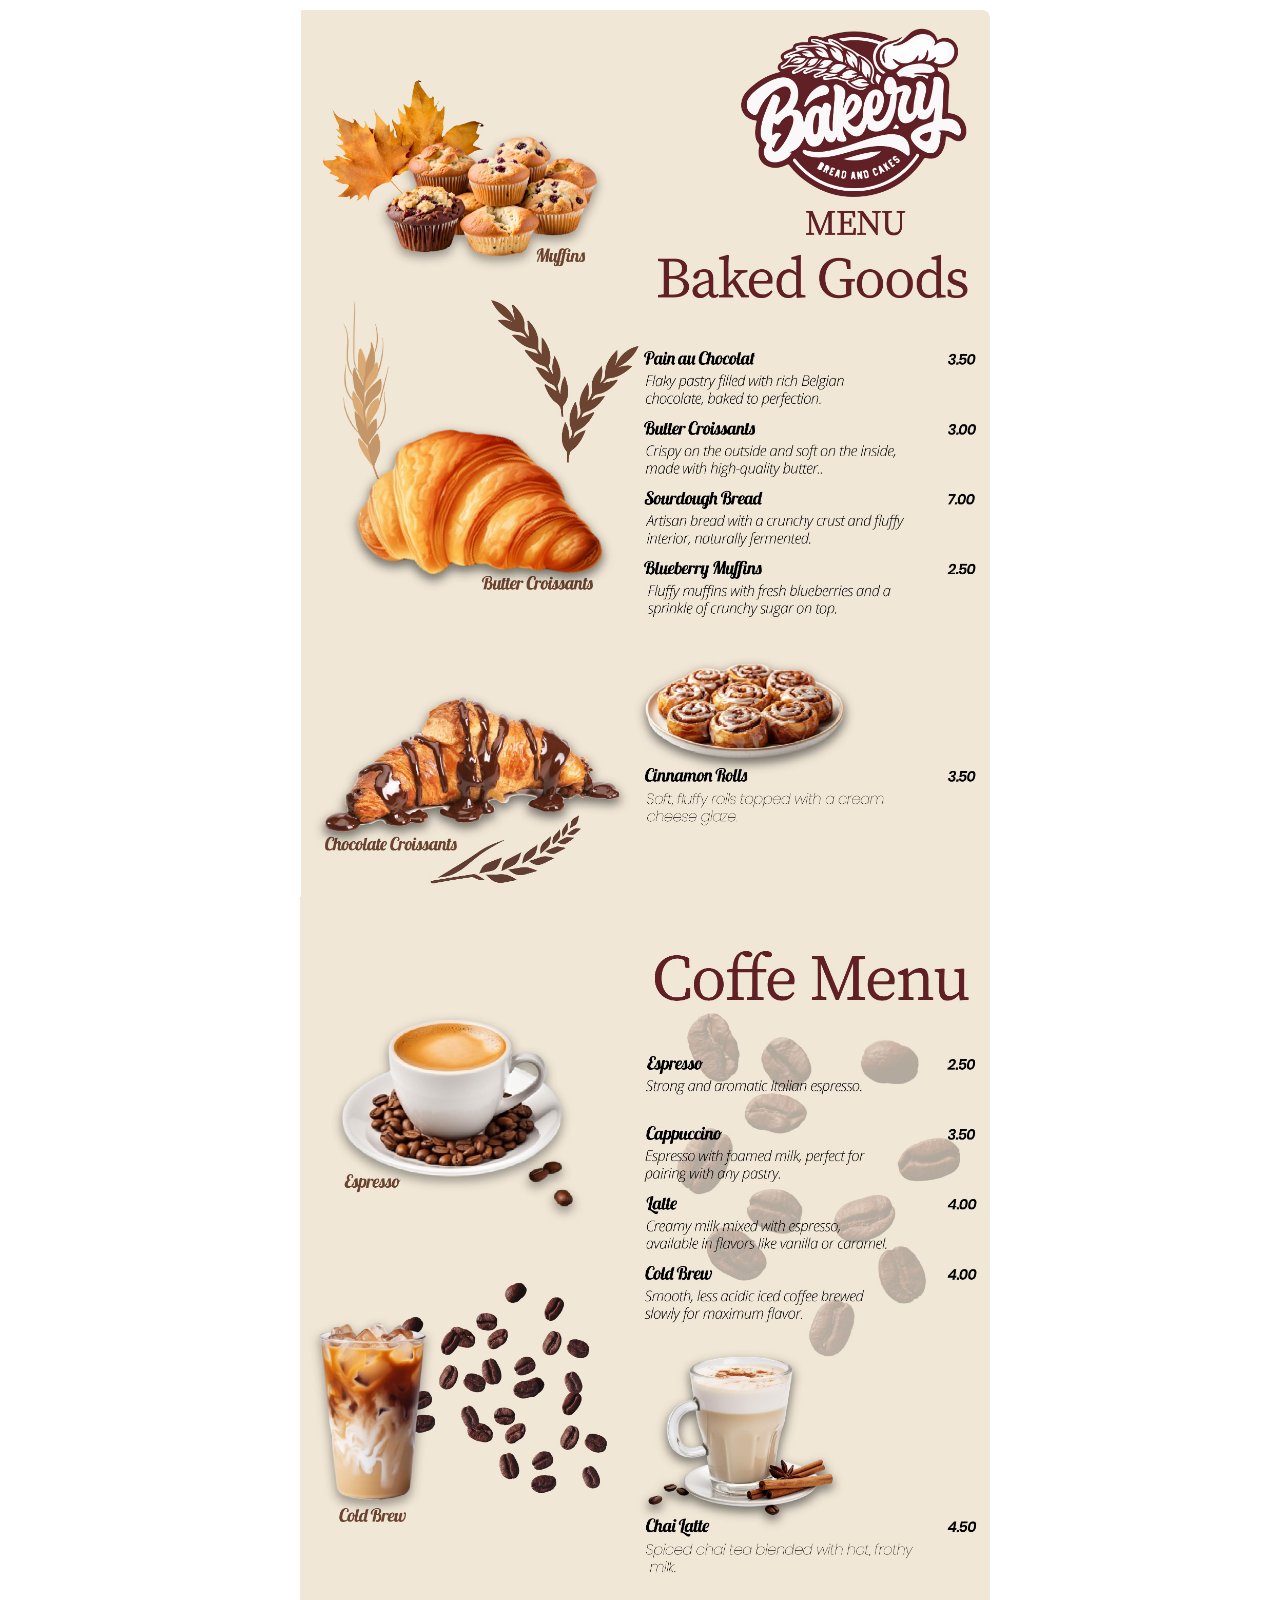
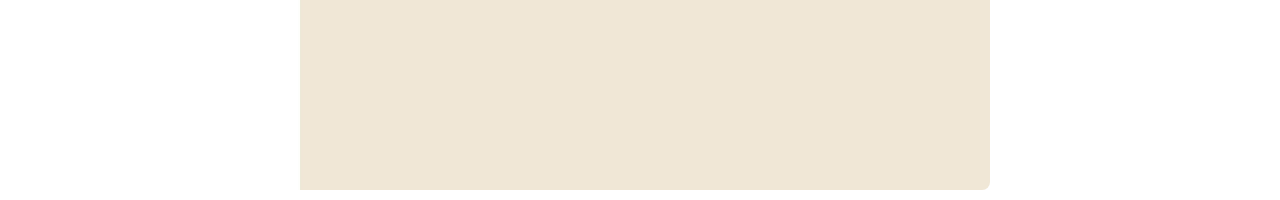
==== baked.html @ 4802ff78 "added baked.html" ====
<!DOCTYPE html>
<html lang="en">
<head>
    <meta charset="UTF-8">
    <meta name="viewport" content="width=device-width, initial-scale=1.0">
    <title>Villagio Pizzeria</title>
    <style>
        /* Responsive Image Styling */
        body {
            display: flex;
            flex-direction: column;
            align-items: center;
            margin: 0;
            padding: 0;
            font-family: Arial, sans-serif;
        }

        img {
            width: 100%;
            max-width: 500px; /* Limits the width on larger screens */
            height: auto;
            margin: 10px 0;
            border-radius: 8px;
        }

        /* Media Query for larger screens */
        @media (min-width: 768px) {
            img {
                max-width: 700px;
            }
        }
    </style>
</head>
<body>
    <img src="images-baked/baked second page .jpg" alt="baked">
  
</body>
</html>
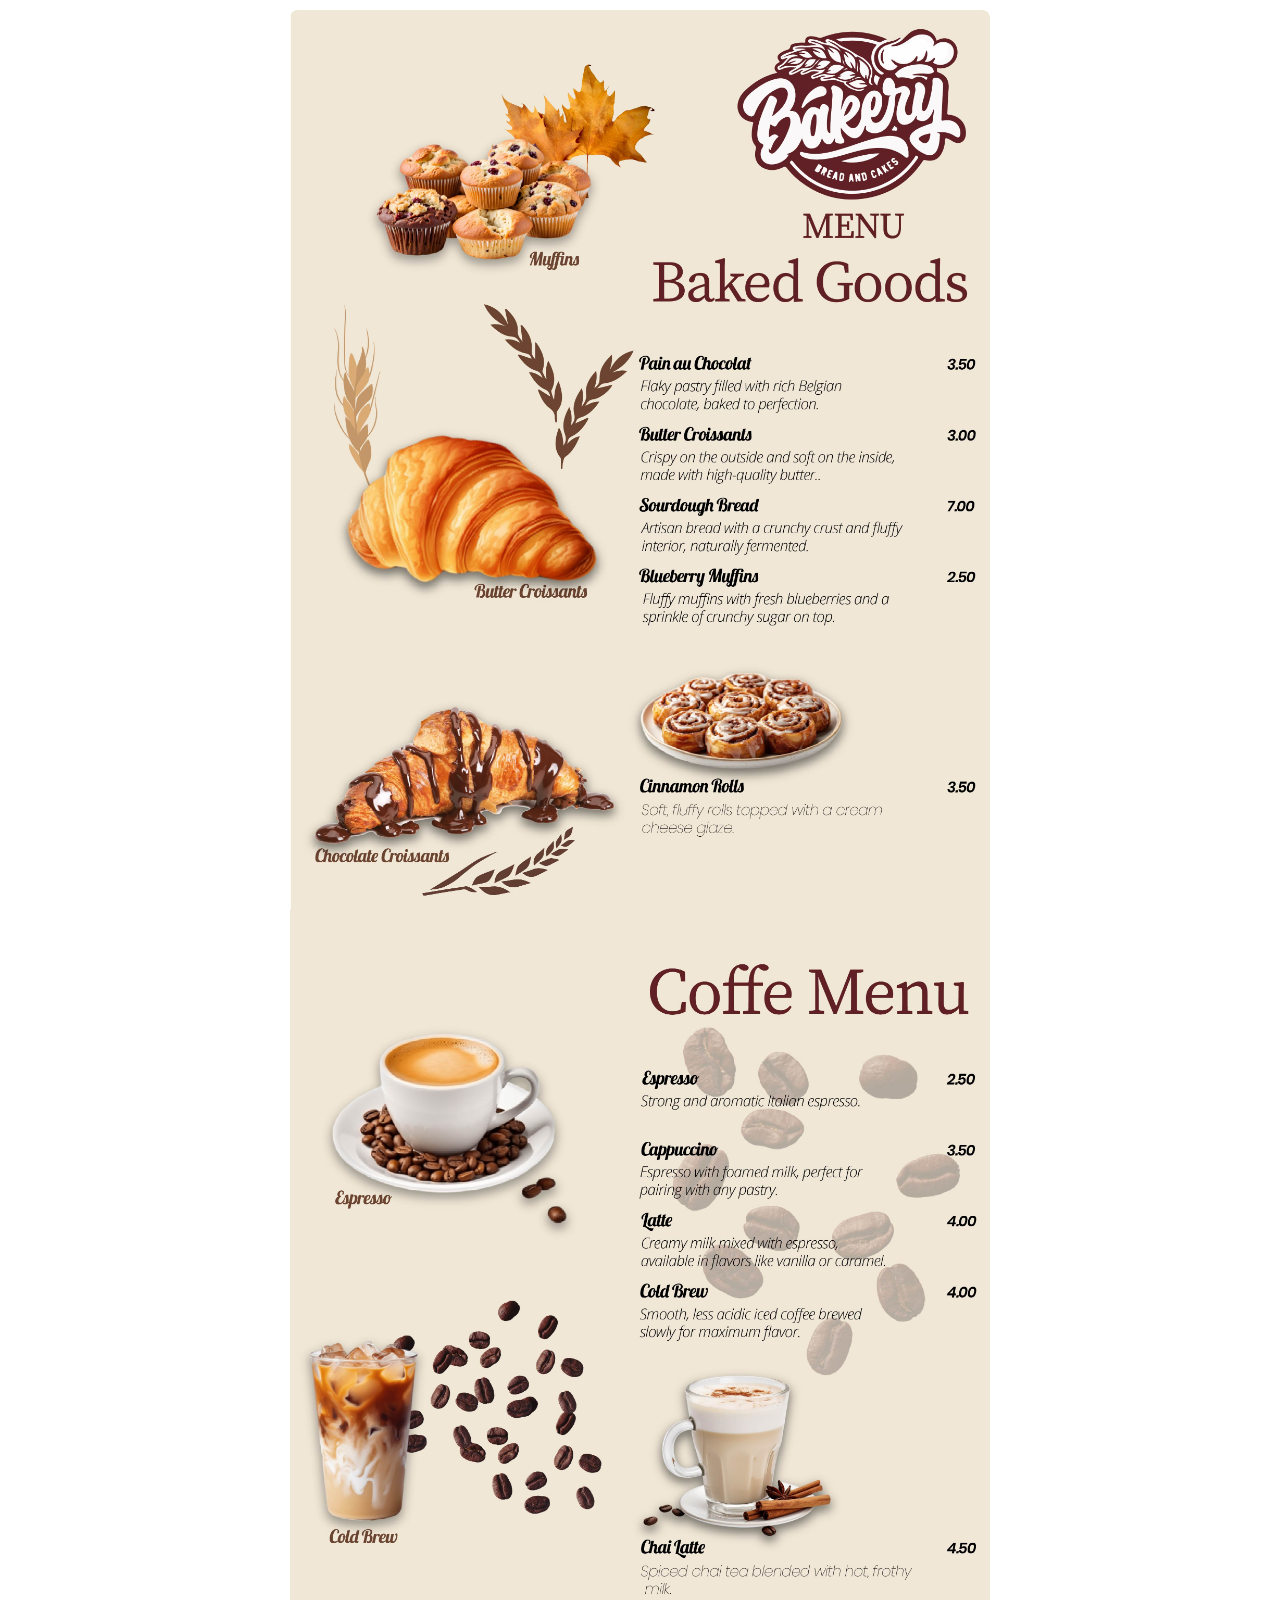
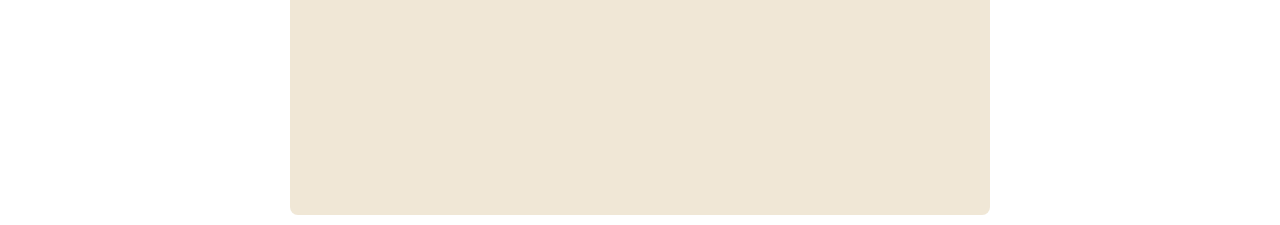
==== commit 850c03aa: "added new images to baked.html" ====
--- a/baked.html
+++ b/baked.html
@@ -32,7 +32,7 @@
     </style>
 </head>
 <body>
-    <img src="images-baked/baked second page .jpg" alt="baked">
+    <img src="images-baked/baked second page  (2).jpg" alt="baked">
   
 </body>
 </html>
